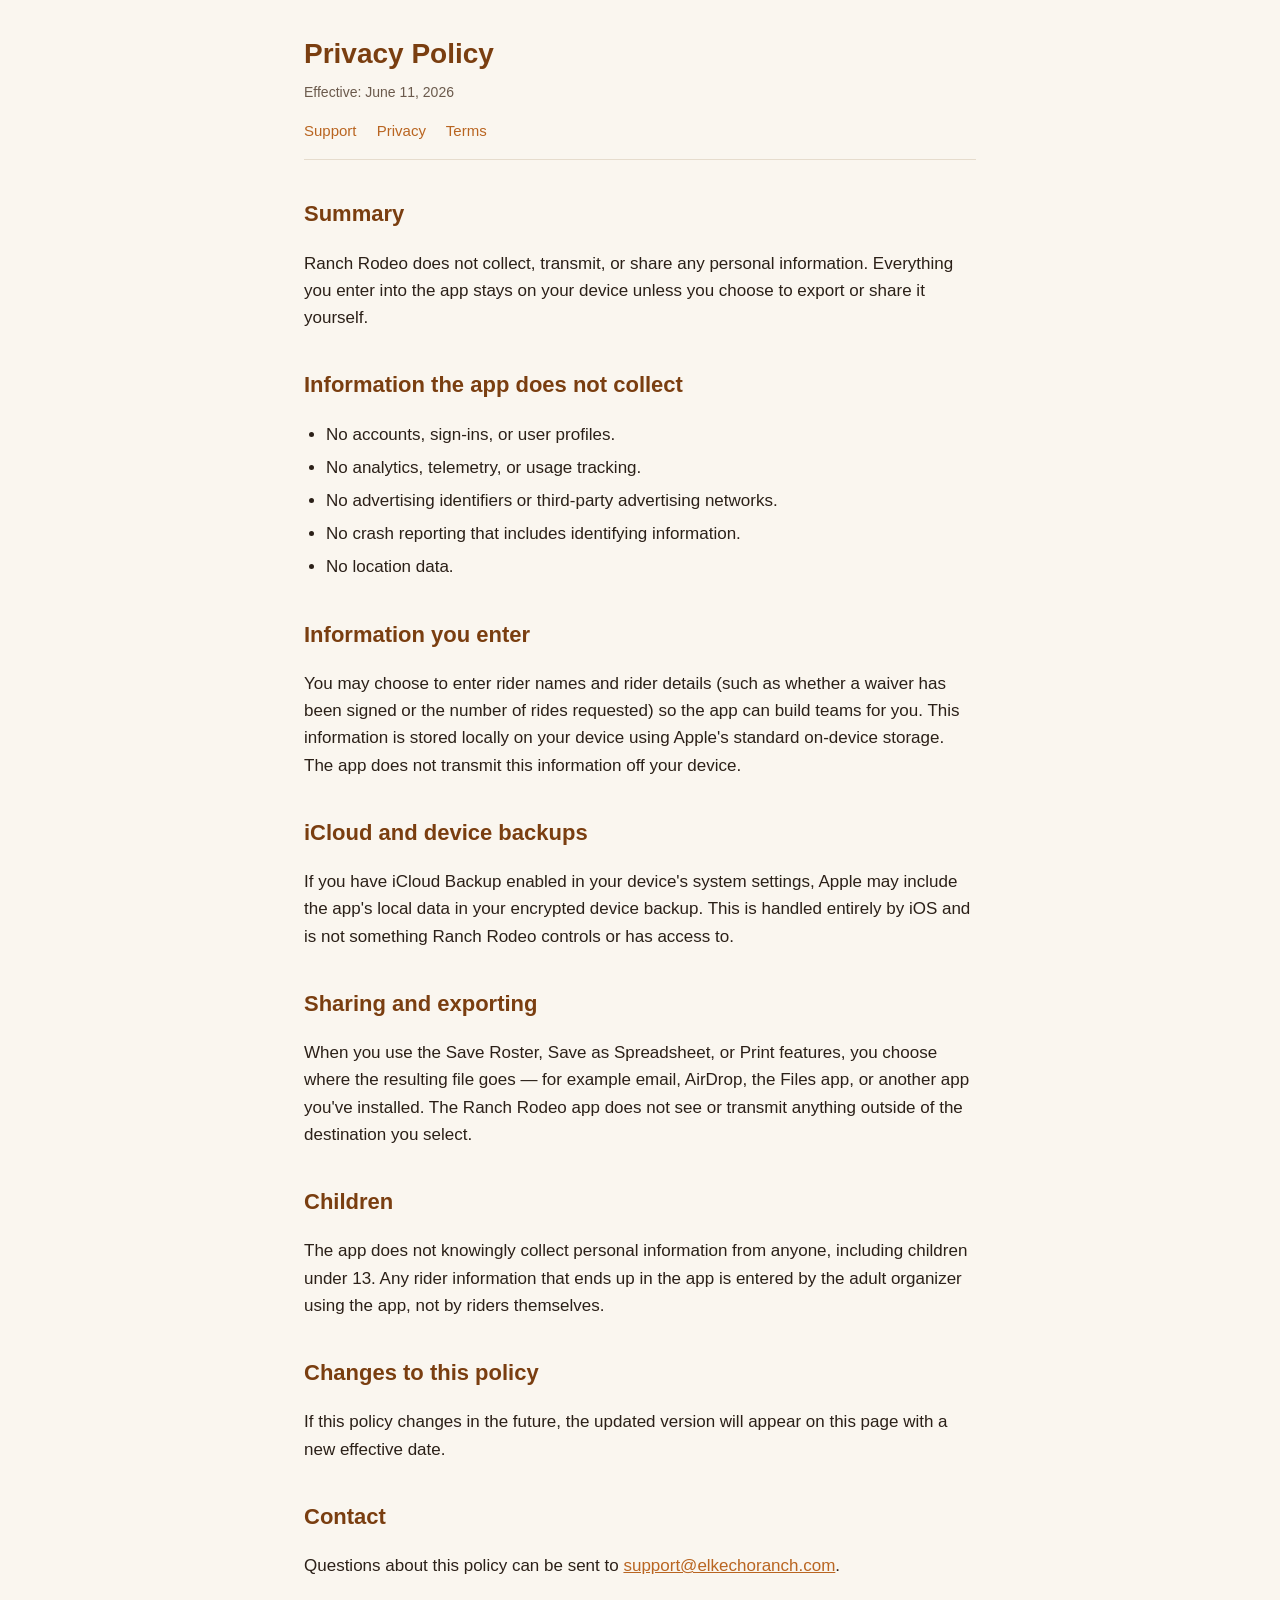
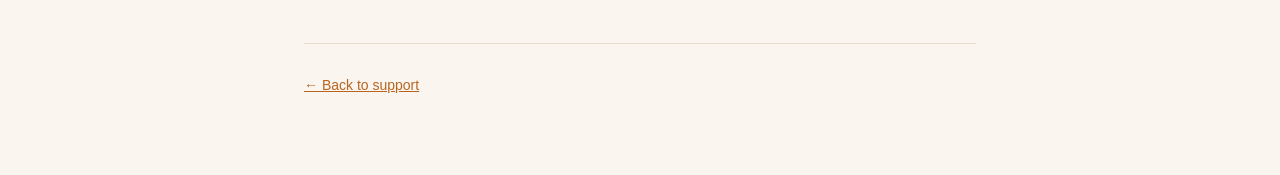
==== docs/privacy.html @ 4969c86d "Add App Store support site Static support pages for GitHub Pages hosting: a landing page with FAQ, a" ====
<!DOCTYPE html>
<html lang="en">
<head>
    <meta charset="UTF-8">
    <meta name="viewport" content="width=device-width, initial-scale=1.0">
    <title>Ranch Rodeo — Privacy Policy</title>
    <link rel="stylesheet" href="style.css">
</head>
<body>
    <div class="container">
        <header>
            <h1>Privacy Policy</h1>
            <p class="muted">Effective: June 11, 2026</p>
            <nav>
                <a href="index.html">Support</a>
                <a href="privacy.html">Privacy</a>
                <a href="terms.html">Terms</a>
            </nav>
        </header>

        <h2>Summary</h2>
        <p>
            Ranch Rodeo does not collect, transmit, or share any personal information.
            Everything you enter into the app stays on your device unless you choose to export
            or share it yourself.
        </p>

        <h2>Information the app does not collect</h2>
        <ul>
            <li>No accounts, sign-ins, or user profiles.</li>
            <li>No analytics, telemetry, or usage tracking.</li>
            <li>No advertising identifiers or third-party advertising networks.</li>
            <li>No crash reporting that includes identifying information.</li>
            <li>No location data.</li>
        </ul>

        <h2>Information you enter</h2>
        <p>
            You may choose to enter rider names and rider details (such as whether a waiver has
            been signed or the number of rides requested) so the app can build teams for you.
            This information is stored locally on your device using Apple's standard on-device
            storage. The app does not transmit this information off your device.
        </p>

        <h2>iCloud and device backups</h2>
        <p>
            If you have iCloud Backup enabled in your device's system settings, Apple may include
            the app's local data in your encrypted device backup. This is handled entirely by
            iOS and is not something Ranch Rodeo controls or has access to.
        </p>

        <h2>Sharing and exporting</h2>
        <p>
            When you use the Save Roster, Save as Spreadsheet, or Print features, you choose
            where the resulting file goes — for example email, AirDrop, the Files app, or another
            app you've installed. The Ranch Rodeo app does not see or transmit anything outside
            of the destination you select.
        </p>

        <h2>Children</h2>
        <p>
            The app does not knowingly collect personal information from anyone, including
            children under 13. Any rider information that ends up in the app is entered by the
            adult organizer using the app, not by riders themselves.
        </p>

        <h2>Changes to this policy</h2>
        <p>
            If this policy changes in the future, the updated version will appear on this page
            with a new effective date.
        </p>

        <h2>Contact</h2>
        <p>
            Questions about this policy can be sent to
            <a href="mailto:support@elkechoranch.com">support@elkechoranch.com</a>.
        </p>

        <footer>
            <p><a href="index.html">&larr; Back to support</a></p>
        </footer>
    </div>
</body>
</html>
---- docs/style.css ----
:root {
    --bg: #faf6ef;
    --text: #2b2018;
    --muted: #6b5a4c;
    --accent: #b96521;
    --accent-dark: #7a3e10;
    --border: #e6dccd;
}

* { box-sizing: border-box; }

body {
    margin: 0;
    font-family: -apple-system, BlinkMacSystemFont, "Helvetica Neue", Helvetica, Arial, sans-serif;
    background: var(--bg);
    color: var(--text);
    line-height: 1.6;
    font-size: 17px;
}

.container {
    max-width: 720px;
    margin: 0 auto;
    padding: 32px 24px 64px;
}

header {
    border-bottom: 1px solid var(--border);
    padding-bottom: 16px;
    margin-bottom: 32px;
}

header h1 {
    margin: 0 0 4px;
    font-size: 28px;
    color: var(--accent-dark);
}

header p {
    margin: 0;
    color: var(--muted);
}

nav {
    margin-top: 16px;
    font-size: 15px;
}

nav a {
    color: var(--accent);
    text-decoration: none;
    margin-right: 16px;
}

nav a:hover {
    text-decoration: underline;
}

h2 {
    color: var(--accent-dark);
    margin-top: 36px;
    font-size: 22px;
}

h3 {
    margin-top: 28px;
    font-size: 18px;
}

a {
    color: var(--accent);
}

ul, ol {
    padding-left: 22px;
}

li {
    margin-bottom: 6px;
}

footer {
    margin-top: 64px;
    padding-top: 16px;
    border-top: 1px solid var(--border);
    color: var(--muted);
    font-size: 14px;
}

.muted {
    color: var(--muted);
    font-size: 14px;
}
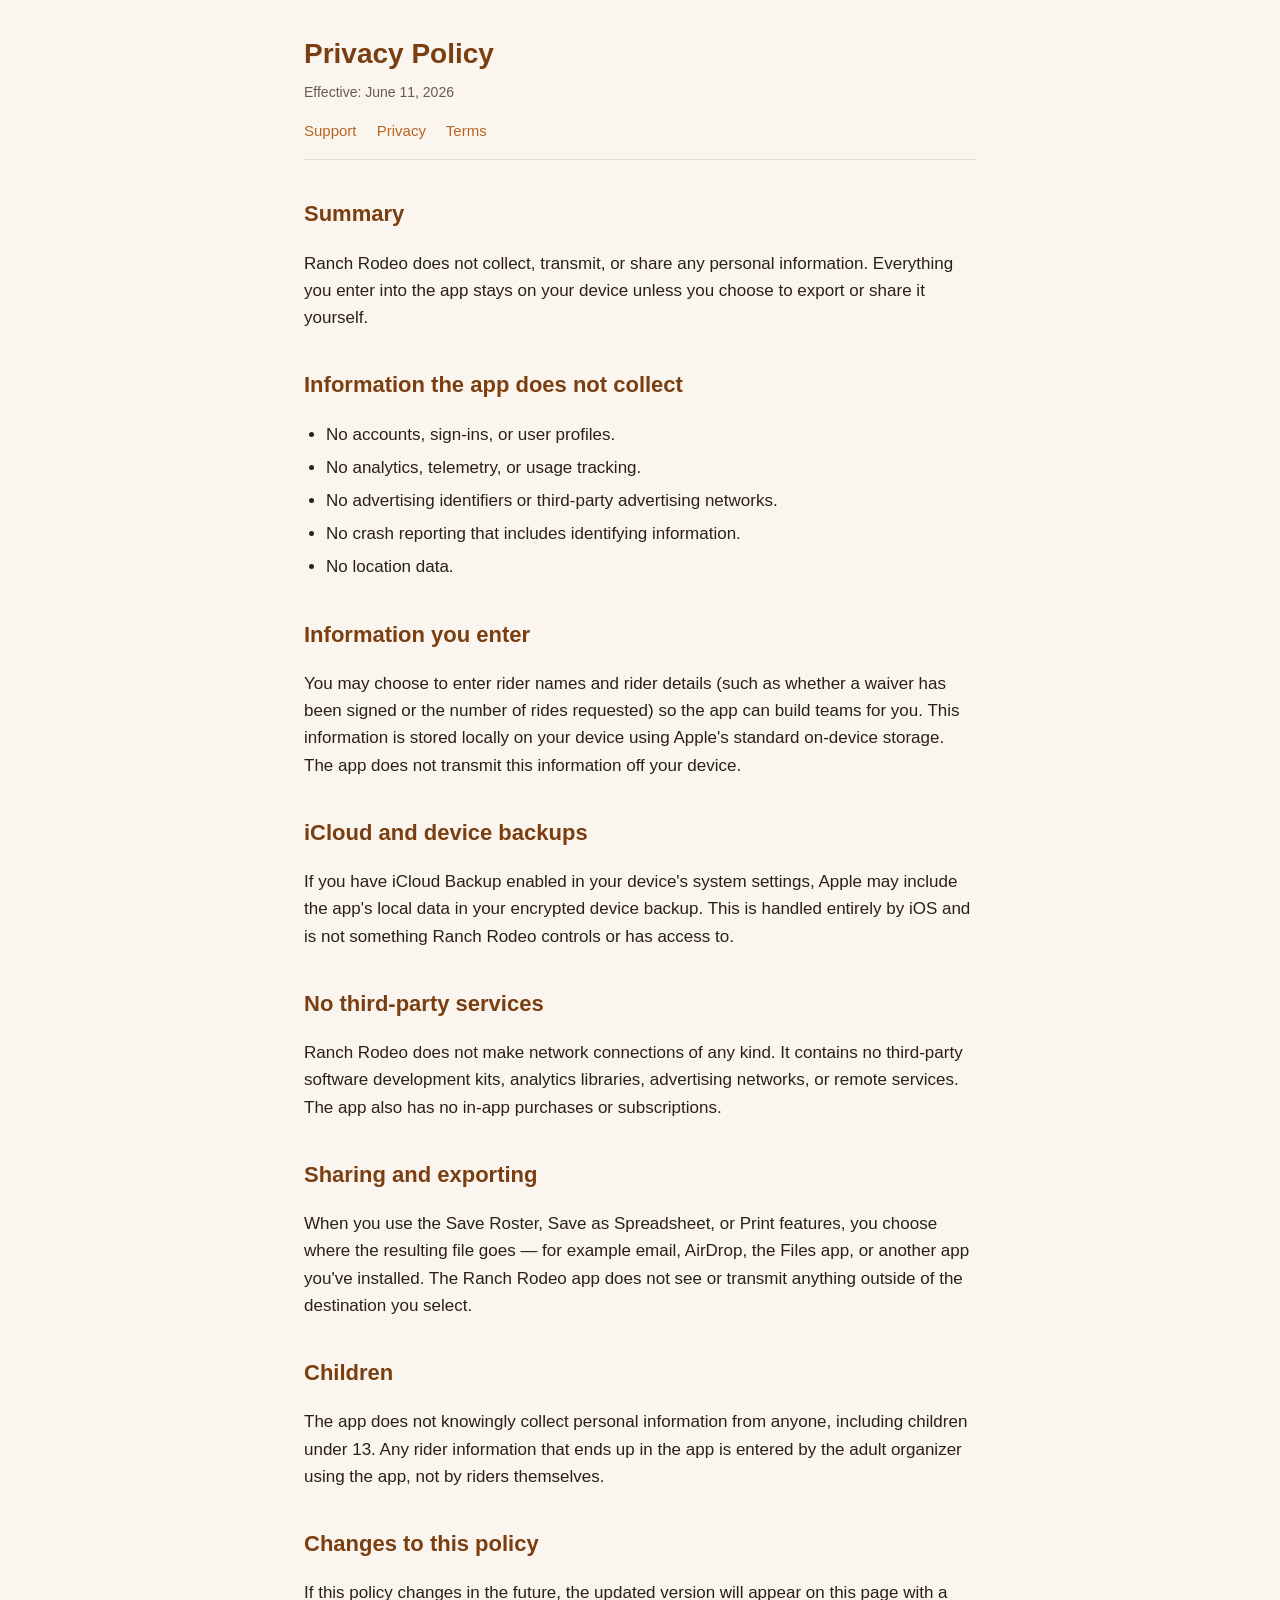
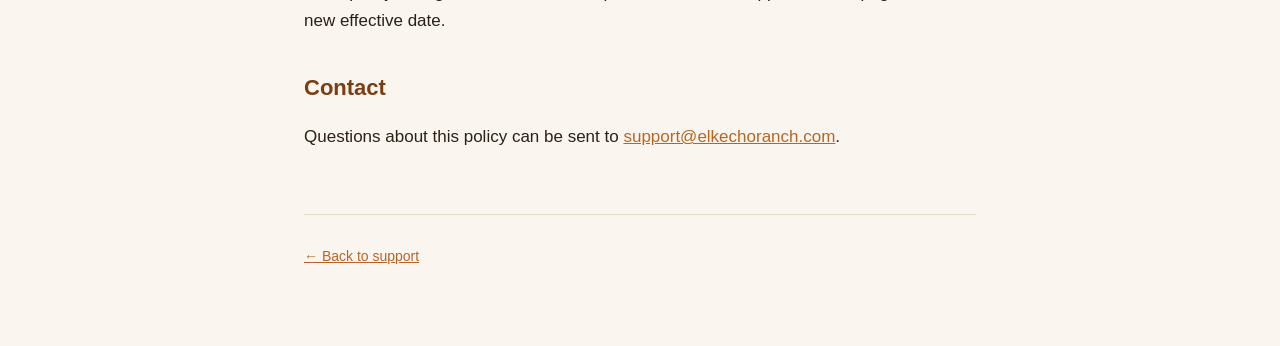
==== commit fd1c7716: "Add Privacy Manifest and broaden privacy policy Declare UserDefaults required-reason API (CA92.1) fo" ====
--- a/docs/privacy.html
+++ b/docs/privacy.html
@@ -49,6 +49,13 @@
             iOS and is not something Ranch Rodeo controls or has access to.
         </p>
 
+        <h2>No third-party services</h2>
+        <p>
+            Ranch Rodeo does not make network connections of any kind. It contains no
+            third-party software development kits, analytics libraries, advertising networks,
+            or remote services. The app also has no in-app purchases or subscriptions.
+        </p>
+
         <h2>Sharing and exporting</h2>
         <p>
             When you use the Save Roster, Save as Spreadsheet, or Print features, you choose
